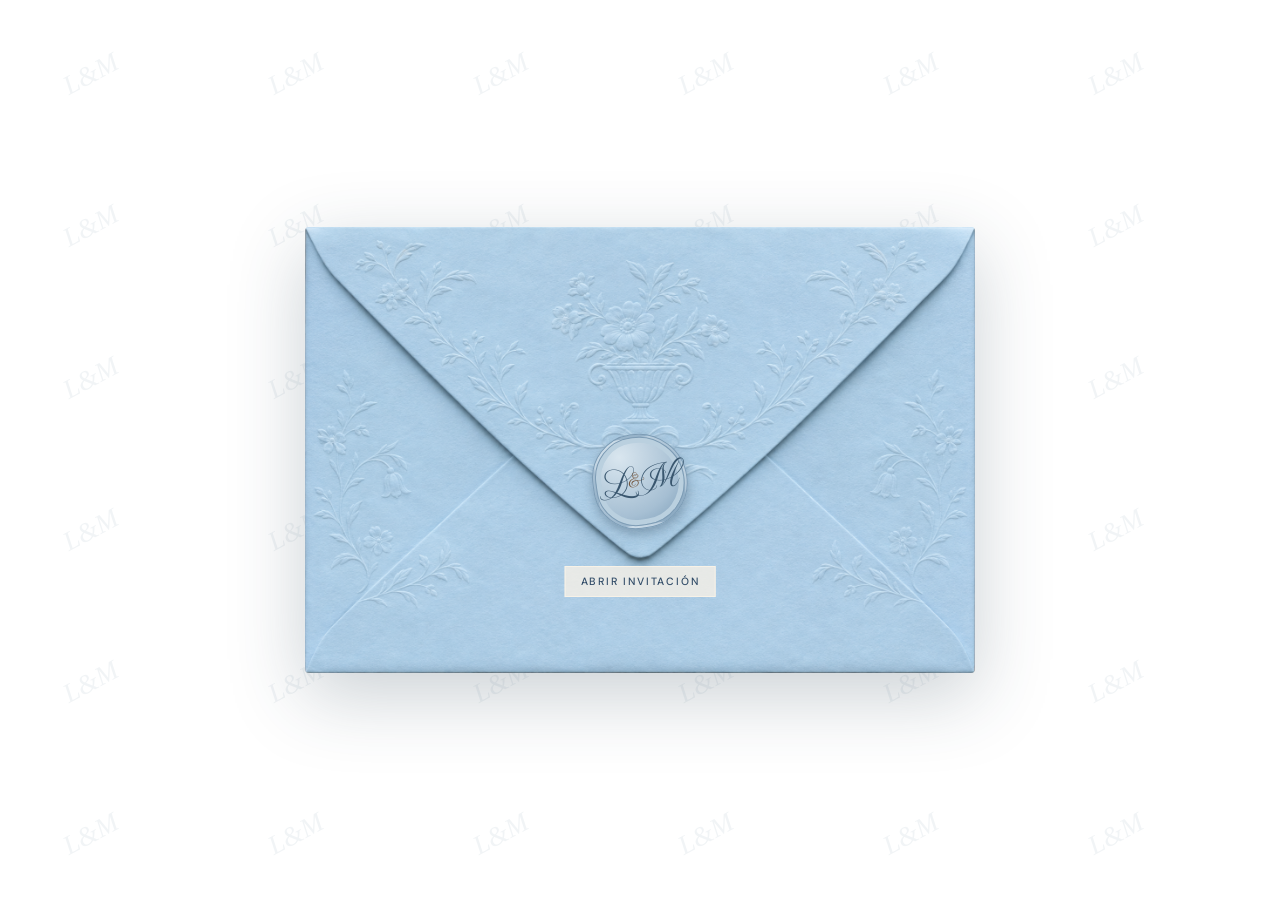
==== index.html @ e97ff47b "Publica la invitación de boda" ====
<!doctype html>
<html lang="es"><head><meta charset="utf-8"><meta name="viewport" content="width=device-width,initial-scale=1"><title>Loris y Mariana · Invitación</title><link href="https://fonts.googleapis.com/css2?family=Mea+Culpa&amp;display=swap" rel="stylesheet"><link rel="stylesheet" href="estilo.css"><link rel="prefetch" href="invitacion.html"></head>
<body class="cover-page">
<main class="envelope" aria-label="Sobre de la invitación">

<a class="opening" href="invitacion.html?musica=1"><span class="seal" aria-hidden="true">L<span class="monogram-amp">&amp;</span>M</span><span class="caption">Abrir invitación</span></a>
</main>
<script>
const opening = document.querySelector('.opening');
const guestLink = new URL(opening.href);
for (const key of ['nombre', 'plazas']) {
  const value = new URLSearchParams(location.search).get(key);
  if (value) guestLink.searchParams.set(key, value);
}
opening.href = guestLink.href;
opening.addEventListener('click', event => {
  if (event.metaKey || event.ctrlKey || event.shiftKey || event.altKey ||
      matchMedia('(prefers-reduced-motion: reduce)').matches) return;
  event.preventDefault();
  if (document.body.classList.contains('opening-now')) return;
  document.body.classList.add('opening-now');
  setTimeout(() => location.href = opening.href, 720);
});
addEventListener('pageshow', () => document.body.classList.remove('opening-now'));
</script>
</body></html>
---- estilo.css ----
@import url('https://fonts.googleapis.com/css2?family=Explora&display=swap');
@import url('https://fonts.googleapis.com/css2?family=Cormorant+Garamond:ital,wght@0,400;0,500;1,400;1,500&family=DM+Sans:wght@400;500&display=swap');
:root { --ink:#344b60; --cream:#f8f2e7; --blue:#dce9f3; --serif:"Cormorant Garamond",Georgia,serif; --sans:"DM Sans",Arial,sans-serif; }
* { box-sizing:border-box; }
html { scroll-behavior:smooth; }
body { margin:0; min-height:100svh; color:var(--ink); background:radial-gradient(ellipse at 50% 22%,#f9f5eb,#deded5); font-family:var(--serif); }
a { color:inherit; text-underline-offset:5px; }
a:focus-visible,summary:focus-visible { outline:2px solid #3e5771; outline-offset:6px; }
.cover-page { display:grid; place-items:center; padding:18px; overflow:hidden; }
.envelope { position:relative; width:min(100%,calc((100svh - 36px)*.667),510px); aspect-ratio:2/3; background:#c0d5e6 url('sobre.png') center/cover; box-shadow:0 22px 75px #2b455540; animation:arrive .8s both; transition:transform .7s cubic-bezier(.35,.04,.28,1),opacity .68s ease; }
.skip { position:absolute; top:18px; right:17px; color:#263e55; background:#f9f5ebc9; padding:9px 11px; font: .6rem var(--sans); letter-spacing:.13em; text-transform:uppercase; text-decoration:none; z-index:1; }
.opening { position:absolute; inset:0; display:block; text-decoration:none; }
.seal { position:absolute; left:50%; top:56%; translate:-50% -50%; width:clamp(64px,19%,106px); aspect-ratio:1; display:grid; place-content:center; grid-auto-flow:column; align-items:center; border:4px double #7d9cb5; border-radius:47% 53% 49% 46%; background:radial-gradient(circle at 30% 20%,#d9e6ef,#a6bfd3 65%,#789ab5); color:#39566e; box-shadow:0 5px 12px #344b6066,inset 0 0 0 5px #bad0df; font-size:clamp(1.4rem,5vw,2.3rem); font-style:italic; rotate:-8deg; transition:scale .3s,opacity .4s,rotate .45s; }
.seal span { font-size:.55em; padding-inline:.06em; }
.opening:hover .seal,.opening:focus-visible .seal { scale:1.08; }
.caption { position:absolute; top:70%; left:50%; translate:-50% 0; white-space:nowrap; background:#f8f2e7c9; border:1px solid #f8f2e7; padding:8px 15px; font:500 .66rem var(--sans); text-transform:uppercase; letter-spacing:.17em; }
.opening-now .envelope { transform:scale(1.17) translateY(6%); opacity:0; }
.opening-now .seal { scale:1.4; rotate:12deg; opacity:0; }
.letter { max-width:590px; margin:auto; background:var(--cream); box-shadow:0 0 55px #253b5024; animation:unfold .9s cubic-bezier(.2,.65,.22,1) both; }
.hero { position:relative; aspect-ratio:2/3; text-align:center; background:var(--cream) url('jardin.png') center/cover; container-type:inline-size; }
.inscription { position:absolute; top:23%; inset-inline:5%; animation:arrive 1s .17s both; }
.crest { margin:0 auto .9em; display:grid; place-content:center; width:2.6em; aspect-ratio:1; border:3px double #7d97ac; border-radius:52% 48% 50% 49%; font-size:clamp(1.2rem,5cqw,2rem); color:#526f89; }
.small { font:500 clamp(.58rem,1.9cqw,.72rem)/1.5 var(--sans); text-transform:uppercase; letter-spacing:.23em; }
h1 { margin:.08em 0 .21em; font-size:clamp(2.55rem,12cqw,4.9rem); font-weight:500; line-height:.95; }
h1 i { font-size:.66em; color:#617f9b; }
.date { display:flex; justify-content:center; align-items:center; gap:1em; font:500 clamp(.57rem,1.75cqw,.74rem) var(--sans); letter-spacing:.13em; text-transform:uppercase; }
.date span { min-width:7em; padding-bottom:.6em; border-bottom:1px solid #8199aa; }
.date time { font:500 clamp(2rem,8cqw,3.1rem)/1 var(--serif); }
.scroll { position:absolute; bottom:3%; left:50%; translate:-50%; display:grid; place-content:center; width:38px; aspect-ratio:1; border-radius:50%; background:#f8f2e7e8; text-decoration:none; }
.panel { position:relative; padding:clamp(45px,12vw,80px) clamp(24px,9vw,70px); text-align:center; border-top:1px solid #7d97ac55; }
.panel::after { content:""; position:absolute; inset:10px; border:1px solid #7895ad55; pointer-events:none; }
.panel h2 { font-size:clamp(2.45rem,8vw,3.7rem); font-weight:500; line-height:.95; margin:.22em 0 .43em; }
.panel p:not(.small,.crest) { font-size:1.26rem; line-height:1.4; }
.blue { background:var(--blue); }
.signature { font-style:italic; }
.schedule { margin:1.8rem auto 0; max-width:285px; font-size:1.23rem; }
.schedule div { display:grid; grid-template-columns:4em 1fr; padding:.65em 0; border-top:1px solid #67849c70; text-align:left; }
.schedule dd { margin:0; }
details { border-top:1px solid #67849c70; padding:13px 0; text-align:left; }
summary { cursor:pointer; font-size:1.22rem; }
@keyframes arrive { from { opacity:0; transform:translateY(12px); } to { opacity:1; transform:none; } }
@keyframes unfold { from { opacity:0; transform:translateY(38px) scale(.97); } to { opacity:1; transform:none; } }
@supports (animation-timeline: view()) {
  .panel > * { animation:arrive linear both; animation-timeline:view(); animation-range:entry 0% cover 25%; }
}
@media (prefers-reduced-motion:reduce) { *,*::before,*::after { animation:none!important; transition:none!important; scroll-behavior:auto!important; } }

.envelope { animation-fill-mode:backwards; perspective:850px; }
.envelope::before { content:""; position:absolute; inset:0; pointer-events:none; background:url('sobre.png') center/cover; clip-path:polygon(0 0,100% 0,100% 23%,50% 57%,0 23%); transform-origin:50% 0; transition:transform .68s cubic-bezier(.4,.05,.22,1),filter .68s; }
.envelope::after { content:""; position:absolute; inset:0; pointer-events:none; z-index:-1; background:url('jardin.png') center/cover; clip-path:polygon(0 0,100% 0,100% 23%,50% 57%,0 23%); opacity:0; transition:opacity .35s; }
.opening-now .envelope::before { transform:rotateX(105deg); filter:brightness(1.08); }
.opening-now .envelope::after { opacity:1; }

.cover-page { background:#fff; padding:clamp(22px,6vw,70px); }
.envelope {
  width:min(100%,calc((100svh - clamp(44px,12vw,140px)) * .667),460px);
  min-width:min(100%,180px);
  border-radius:4px;
}
.envelope::before { border-radius:inherit; }
.story { background:linear-gradient(#f8f2e7,#edf3f8 48%,#f8f2e7); }
.flight { position:relative; width:min(320px,100%); height:115px; margin:0 auto; }
.flight::before {
  content:""; position:absolute; inset:24% 12% 22%;
  border-bottom:1px dashed #8aa6bf; border-radius:50%; transform:rotate(-9deg);
}
.flight img {
  position:absolute; top:0; left:0; width:35%; height:100%; object-fit:contain;
  animation:fly 8s ease-in-out infinite;
}
@keyframes fly {
  0%,100% { transform:translate(18%,20%) rotate(-9deg); }
  48%,55% { transform:translate(168%,-12%) rotate(-11deg); }
}
.panel .places { font:500 .67rem/1.7 var(--sans); text-transform:uppercase; letter-spacing:.16em; }
.companion { background:radial-gradient(ellipse at 50% 52%,#e3edf5,var(--cream) 66%); }
.samoyed { margin:0 auto; width:min(250px,80%); }
.samoyed img {
  display:block; width:100%; height:auto; transform-origin:50% 92%;
  animation:breathe 4.5s ease-in-out infinite;
}
@keyframes breathe {
  0%,100% { transform:scale(1) rotate(-1deg); }
  50% { transform:scale(1.018,1.028) rotate(2deg); }
}

body,.cover-page {
  background:#fff url("data:image/svg+xml,%3Csvg xmlns='http://www.w3.org/2000/svg' width='205' height='152'%3E%3Ctext x='60' y='89' transform='rotate(-28 77 74)' fill='%23617f9b' fill-opacity='.085' font-family='Georgia' font-style='italic' font-size='27'%3EL%26amp;M%3C/text%3E%3C/svg%3E");
}
.envelope { width:min(100%,calc((100svh - 46px) * 1.5),670px); aspect-ratio:3/2; }
.seal { width:clamp(46px,15%,95px); top:57%; }
.caption { top:76%; }
.flight { width:100%; overflow:hidden; --plane-width:clamp(65px,25%,112px); }
.flight img { width:var(--plane-width); left:calc(-1 * var(--plane-width)); animation:flight-pass 2.4s linear infinite; }
@keyframes flight-pass {
  from { left:calc(-1 * var(--plane-width)); transform:translateY(14px) rotate(-6deg); }
  to { left:100%; transform:translateY(-13px) rotate(-6deg); }
}
.gifts .little-dog { position:absolute; right:8%; top:15px; width:clamp(52px,14vw,87px); transform-origin:50% 92%; animation:breathe 4.5s ease-in-out infinite; }
.painting { display:block; width:100%; height:auto; margin:20px auto; mix-blend-mode:multiply; }
#reply { margin:1.5rem auto 0; max-width:370px; text-align:left; }
#reply label { display:block; margin:.75rem 0; font-size:1.14rem; }
#reply input:not([type=radio]), #reply textarea { display:block; width:100%; margin-top:.3rem; padding:.7rem; border:1px solid #7895ad; color:inherit; background:#fffdf8; font:1rem var(--sans); }
#reply fieldset { border:1px solid #7895ad; }
.paper-button { cursor:pointer; padding:.85rem 1.25rem; color:#fff; background:#344b60; border:0; font:500 .8rem var(--sans); }
#reply #reply-status { font-size:.9rem; font-family:var(--sans); }
#player iframe { display:block; border:0; width:100%; height:152px; margin:.8rem 0; }
@media (prefers-reduced-motion:reduce) { .flight img { left:calc(50% - var(--plane-width)/2); } }

.envelope,.envelope::before { background-image:url('sobre-horizontal.png'); }
.envelope::before,.envelope::after { clip-path:polygon(0 0,100% 0,50% 59%); }
.gifts .little-dog { top:37px; right:clamp(12px,9%,54px); animation:peek 5s ease-in-out infinite; }
@keyframes peek {
  0%,100% { transform:translate(2px,3px) rotate(4deg); }
  48% { transform:translate(-5px,-3px) rotate(-7deg) scale(1.025); }
}

:root { --cream:#fbfaf7; --ink:#304b67; }
.hero { background-color:#eaf3fc; background-blend-mode:soft-light; }
.inscription h1 { font-size:clamp(2.45rem,11cqw,4.6rem); }
.letter { background:#fbfaf7; }
.languages { display:flex; flex-wrap:wrap; justify-content:center; gap:.7rem 1.5rem; padding:1rem; border-bottom:1px solid #86a4bc55; }
.languages a { font:.73rem var(--sans); text-decoration:none; }
.languages [aria-current] { text-decoration:underline; }
.panel,.panel.blue,.panel.story {
  background:radial-gradient(ellipse at 2% 0%,#dae9f48c,transparent 51%),
    radial-gradient(ellipse at 100% 98%,#dcecf78c,transparent 56%),
    repeating-linear-gradient(108deg,#637c9405 0 1px,transparent 1px 4px),#fbfaf7;
  border-top:0;
  overflow:hidden;
}
.panel::after { inset:0 13px; border-block:0; }
.panel::before {
  content:""; position:absolute; top:12px; left:16px; width:76px; height:104px;
  background:url('tulipanes.png') center/contain no-repeat; pointer-events:none;
  opacity:.65; transform-origin:50% 85%; animation:sway 7s ease-in-out infinite;
}
.panel:nth-of-type(even)::before { left:auto; right:16px; animation-delay:-3s; }
.panel > :not(.flight,.lorenzo) { position:relative; }
.panel h2 { font-style:italic; }
.panel h3 { font-size:1.9rem; font-weight:500; margin-top:1.4em; }
.panel p.places { font:500 .66rem/1.6 var(--sans); letter-spacing:.15em; }
.album { display:grid; grid-template-columns:repeat(2,minmax(0,1fr)); gap:clamp(9px,3vw,19px); margin:2rem 0 .4rem; }
.album figure { margin:0; padding:6px 6px 13px; background:#fff; box-shadow:0 3px 12px #344b602e; rotate:-2deg; }
.album figure:nth-child(even) { rotate:2deg; }
.album img { display:block; width:100%; aspect-ratio:3/4; object-fit:cover; }
.painting { border-radius:48% 49% 16% 15% / 8% 8% 6% 6%; }
.lorenzo { position:relative; width:108px; height:82px; margin:0 auto .45rem; overflow:hidden; }
.lorenzo img { position:absolute; bottom:-9px; left:9px; width:71px; animation:peek 5s ease-in-out infinite; }
.lorenzo img+img { left:51px; bottom:-4px; width:55px; animation:sway 5s ease-in-out infinite; transform-origin:50% 90%; }
@keyframes sway { 0%,100% { transform:rotate(-4deg); } 50% { transform:rotate(5deg); } }
.music-dock { position:fixed; z-index:5; right:12px; bottom:12px; border:1px solid #86a4bc95; padding:0; border-radius:20px; background:#f8fbff; box-shadow:0 3px 16px #304b6729; }
.music-dock summary { list-style:none; width:44px; height:44px; display:grid; place-items:center; }
.music-dock summary::-webkit-details-marker { display:none; }
.music-dock[open] { width:min(340px,calc(100% - 24px)); padding:0 12px 12px; }
.music-dock a { display:block; font:.74rem var(--sans); }
#player iframe { height:200px; margin:0 0 .6rem; }

.letter {
  background: repeating-linear-gradient(108deg,#637c9404 0 1px,transparent 1px 4px),#faf8f3;
}
.hero {
  background: #faf8f3 url('portada-cerdena.png') center/cover no-repeat;
  mask-image: linear-gradient(#000 0 91%, transparent 100%);
}
.languages {
  position:absolute; z-index:2; inset:12px 0 auto; border:none;
  padding:8px; gap:17px; background:none;
}
.languages a {
  color:#304b67; background:#faf8f3d9; border-radius:12px;
  padding:3px 7px; font-size:.65rem;
}
.panel,.panel.blue,.panel.story { background:transparent; padding-block:clamp(32px,8vw,57px); }
.panel::after { content:none; }
.panel::before { opacity:.43; width:clamp(46px,12%,70px); }
.painting { mask-image:radial-gradient(ellipse at center,#000 47%,transparent 76%); border-radius:0; }
.music-inline { display:flex; justify-content:center; }
#music-toggle:not([hidden]) {
  display:block; margin:0 auto 26px; border:1px solid #8da9bf; color:var(--ink);
  background:transparent; border-radius:20px; padding:8px 16px; cursor:pointer;
}


.hero { background:#faf8f3; isolation:isolate; }
.hero::before {
  content:""; position:absolute; inset:57% 0 0; z-index:-1;
  background:url('portada-cerdena.png') center bottom / 100% auto no-repeat;
  mask-image:linear-gradient(transparent,#000 27%);
}
.panel::before { content:none; }
.inscription h1,.panel h2,.event-pair h3,.signature {
  font-family:"Explora", "Cormorant Garamond", Georgia, serif;
  font-style:normal; font-weight:400;
}
.inscription h1 { font-size:clamp(3rem,13cqw,5.9rem); }
.panel h2 { font-size:clamp(3.2rem,10vw,5rem); }
.event-pair { display:grid; grid-template-columns:repeat(auto-fit,minmax(130px,1fr)); gap:1rem; margin-top:1.6rem; }
.event-pair h3 { margin:0 0 .3rem; font-size:2.35rem; }
.event-pair time { font:500 .8rem var(--sans); }
.event-pair section p { margin:.4rem 0 0; }
.reply-envelope {
  position:relative; isolation:isolate; margin:83px auto 0; padding:1px clamp(12px,5vw,36px) 34px;
  background:linear-gradient(144deg,#afcbe2,#d5e6f3 53%,#a9c6df);
  border-radius:4px; box-shadow:0 10px 22px #304b6729;
}
.reply-envelope::before {
  content:""; position:absolute; z-index:-1; inset:-66px 0 auto; height:68px;
  background:linear-gradient(#b1cbe2,#d9e8f4); clip-path:polygon(0 100%,50% 0,100% 100%);
}
.reply-envelope #reply {
  background:#fffdfa; outline:1px solid #b4c9da; outline-offset:-7px;
  margin:-14px auto 0; padding:clamp(17px,5vw,32px);
  box-shadow:0 2px 9px #304b6729;
}
.music-inline { position:fixed; inset:auto 12px 12px auto; z-index:5; }
#music-toggle:not([hidden]) { margin:0; background:#fffdfa; box-shadow:0 2px 8px #304b6729; }
#music-toggle[aria-pressed="true"] span { font-size:0; }
#music-toggle[aria-pressed="true"] span::after { content:"Ⅱ"; font-size:1rem; }

@font-face { font-family:"Enchanting Script"; src:local("Enchanting Script"),url("enchanting-script.woff2") format("woff2"); font-display:swap; }
.inscription h1,.panel h2,.event-pair h3,.signature { font-family:"Enchanting Script","Andalucia","Cormorant Garamond",Georgia,serif; font-style:italic; }

.inscription h1,.panel h2,.event-pair h3,.signature {
  font-family:"Mea Culpa","Cormorant Garamond",Georgia,serif;
  font-style:normal;
}
#countdown { font-variant-numeric:tabular-nums; }

.crest,.seal,.seal span { font-family:"Mea Culpa","Cormorant Garamond",Georgia,serif; font-style:normal; }
.crest { font-size:clamp(1.45rem,6cqw,2.5rem); }

.reply-envelope .rsvp-card { text-align:center; }
.rsvp-card .paper-button:not([hidden]) { display:inline-block; text-decoration:none; }
.rsvp-card [hidden] { display:none !important; }
#rsvp-guest { font-weight:600; }
#rsvp-capacity:empty { display:none; }

.crest,.seal {
  display:flex;
  justify-content:center;
  align-items:center;
  line-height:1;
  gap:.03em;
}
.crest { width:clamp(48px,12cqw,70px); font-size:clamp(1.15rem,4.8cqw,1.8rem); }
.seal { font-size:clamp(1rem,4.5vw,1.9rem); }
.crest .monogram-amp,.seal .monogram-amp { font-size:.62em; color:#73563e; padding:0; }
.panel .event-date { font-weight:600; margin:.25rem 0 1.5rem; }
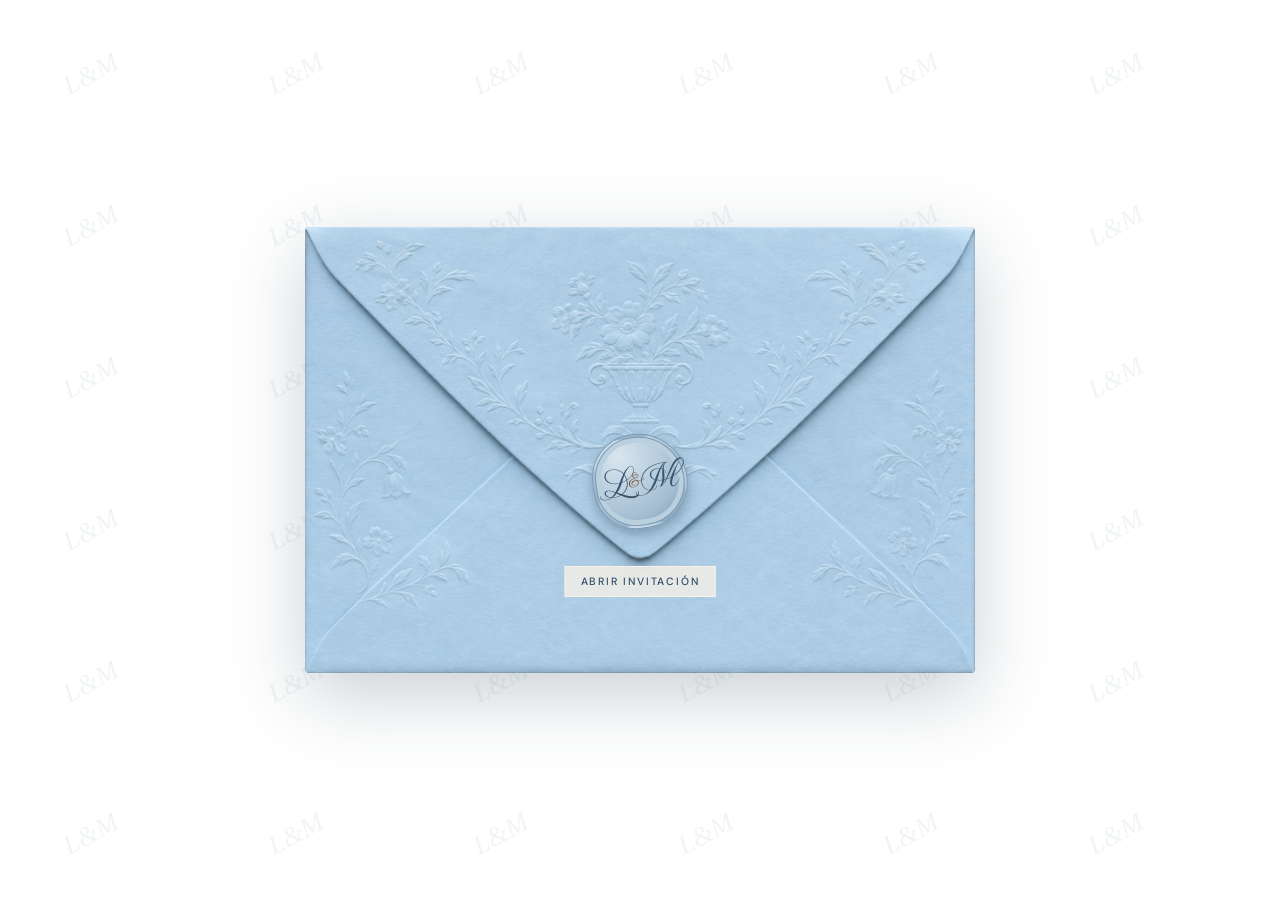
==== commit b79a4d25: "Inicia la música al abrir el sobre y anima las ilustraciones" ====
--- a/index.html
+++ b/index.html
@@ -1,31 +1,30 @@
 <!doctype html>
-<html lang="es"><head><meta charset="utf-8"><meta name="viewport" content="width=device-width,initial-scale=1"><title>Loris y Mariana · Invitación</title><link href="https://fonts.googleapis.com/css2?family=Mea+Culpa&amp;display=swap" rel="stylesheet"><link rel="stylesheet" href="estilo.css"><link rel="prefetch" href="invitacion.html"></head>
-<body class="cover-page">
-<main class="envelope" aria-label="Sobre de la invitación">
+<html lang="es"><head><meta charset="utf-8"><meta name="viewport" content="width=device-width,initial-scale=1"><title>Loris &amp; Mariana</title><link rel="preconnect" href="https://fonts.googleapis.com"><link rel="preconnect" href="https://fonts.gstatic.com" crossorigin><link href="https://fonts.googleapis.com/css2?family=Mea+Culpa&amp;display=swap" rel="stylesheet"><link rel="stylesheet" href="estilo.css"><script src="boda-config.js" defer></script><script src="carta.js" defer></script></head>
+<body class="cover-page"><div class="intro-cover"><div class="envelope" aria-label="Sobre de la invitación">
 
 <a class="opening" href="invitacion.html?musica=1"><span class="seal" aria-hidden="true">L<span class="monogram-amp">&amp;</span>M</span><span class="caption">Abrir invitación</span></a>
-</main>
-<script>
-const opening = document.querySelector('.opening');
-const guestLink = new URL(opening.href);
-for (const key of ['nombre', 'plazas']) {
-  const value = new URLSearchParams(location.search).get(key);
-  if (value) guestLink.searchParams.set(key, value);
-}
-opening.href = guestLink.href;
-opening.addEventListener('click', event => {
-  if (event.metaKey || event.ctrlKey || event.shiftKey || event.altKey ||
-      matchMedia('(prefers-reduced-motion: reduce)').matches) return;
-  event.preventDefault();
-  if (document.body.classList.contains('opening-now')) return;
-  document.body.classList.add('opening-now');
-  setTimeout(() => location.href = opening.href, 720);
-});
-addEventListener('pageshow', () => document.body.classList.remove('opening-now'));
-</script>
-</body></html>
+</div></div><main class="letter" hidden>
+<header class="hero"><nav class="languages" aria-label="ES · DE · IT"><a href="invitacion.html" lang="es" aria-current="page">Español</a><a href="einladung.html" lang="de">Deutsch</a><a href="invito.html" lang="it">Italiano</a></nav><div class="inscription"><p class="crest" aria-hidden="true">L<span class="monogram-amp">&amp;</span>M</p><p class="small">La boda de</p><h1>Loris <i>&amp;</i> Mariana</h1><div class="date"><span>Agosto</span><time datetime="2027-08-31">31</time><span>2027</span></div><p class="small">Cerdeña, Italia</p></div><a class="scroll" href="#carta" aria-label="Abrir invitación">↓</a></header>
+<section class="panel opening-letter" id="carta"><h2>Querida familia y amigos,</h2><p>Nos encantaría celebrar este día contigo.</p><p class="signature">Loris &amp; Mariana</p></section>
+<section class="panel story"><h2>Cuatro países, una historia</h2><p class="places">Venezuela · Colombia · Italia · Alemania</p><div class="flight" aria-hidden="true"><img src="avion.png" alt=""></div><p class="small">Texto de muestra</p><p>En esta versión de su historia, Loris y Mariana se conocieron en una cena que se alargó hasta que apagaron las luces. La primera conversación saltó de las recetas de casa a los lugares que querían visitar. Antes de despedirse ya habían quedado para volver a verse.</p><p>Con el tiempo, las raíces en Venezuela, Colombia, Italia y Alemania se hicieron presentes en las sobremesas, en las palabras que se prestaban y en los viajes para conocer a sus familias. Ahora imaginan una mesa en Cerdeña, con el mar cerca y todas esas voces conversando a la vez.</p><div class="album"><figure><img loading="lazy" src="pareja-1.jpeg" alt="Loris &amp; Mariana"></figure><figure><img loading="lazy" src="pareja-2.jpeg" alt="Loris &amp; Mariana"></figure><figure><img loading="lazy" src="pareja-3.jpeg" alt="Loris &amp; Mariana"></figure><figure><img loading="lazy" src="pareja-4.jpeg" alt="Detalle del anillo"></figure></div></section>
+<section class="panel"><h2>Día y lugar</h2><p class="event-date"><time datetime="2027-08-31">31 de agosto de 2027</time></p><p class="count-heading">Faltan</p><p id="countdown" data-units="días|horas|min|seg" data-ended="¡Llegó el día!"></p><div class="event-pair"><section><h3>Ceremonia</h3><time datetime="17:30">17:30</time><p>Lugar por confirmar</p></section><section><h3>Recepción</h3><time datetime="19:00">19:00</time><p>Lugar por confirmar</p></section></div></section>
+<section class="panel"><h2>Dress Code</h2><p class="small">Cóctel</p><img class="painting" loading="lazy" src="coctel.png" alt="Cóctel"><p>Vestido midi o traje. Nos encantará ver un toque de color.</p></section>
+<section class="panel"><h2>¿Qué hacer en Cerdeña?</h2><img class="painting" loading="lazy" src="cerdena.png" alt="Castelsardo"><details><summary>Alghero</summary><p>Pasea por el casco antiguo y las murallas de Alghero.</p></details><details><summary>Castelsardo</summary><p>Sube al castillo de los Doria y baja a la playa de Lu Bagnu.</p></details><details><summary>La Maddalena</summary><p>Dedica un día al archipiélago. Consulta el ferry desde Palau antes de salir.</p></details><p>Mira los tiempos de traslado antes de reservar alojamiento y lleva algo de abrigo para la noche.</p></section>
+<section class="panel gifts"><div class="lorenzo"><img src="samoyedo.png" alt="Lorenzo"><img src="tulipanes.png" alt=""></div><h2>Regalos</h2><p>Tu presencia es nuestro mejor regalo. Si quieres traer un detalle, que quepa en una maleta.</p></section>
+<section class="panel" id="rsvp"><h2>¿Nos acompañas?</h2><p class="small">Confirma hasta el 31 de diciembre de 2026</p><div class="reply-envelope"><div id="reply" class="rsvp-card"><p id="rsvp-guest" hidden></p><p id="rsvp-capacity" data-single="Invitación para una persona" data-double="Invitación para dos personas"></p><a class="paper-button" id="rsvp-link" hidden>Confirmar asistencia en Google Forms</a><p id="reply-status">El formulario estará disponible cuando se conecte con Google.</p></div></div></section>
+<footer class="panel"><p class="signature">Loris &amp; Mariana</p><a href="index.html">Volver al sobre</a></footer>
+<aside class="music-inline" id="music">
+  <button type="button" id="music-toggle" aria-pressed="false" aria-label="Música" hidden><span aria-hidden="true">♫</span> Sarà perché ti amo</button>
+  <audio id="soundtrack" preload="none"></audio>
+</aside></main></body></html>
 
 
 
 
 
+
+
+
+
+
+
--- a/estilo.css
+++ b/estilo.css
@@ -41,7 +41,7 @@
 @keyframes arrive { from { opacity:0; transform:translateY(12px); } to { opacity:1; transform:none; } }
 @keyframes unfold { from { opacity:0; transform:translateY(38px) scale(.97); } to { opacity:1; transform:none; } }
 @supports (animation-timeline: view()) {
-  .panel > * { animation:arrive linear both; animation-timeline:view(); animation-range:entry 0% cover 25%; }
+  .panel > :not(.flight,.lorenzo) { animation:arrive linear both; animation-timeline:view(); animation-range:entry 0% cover 25%; }
 }
 @media (prefers-reduced-motion:reduce) { *,*::before,*::after { animation:none!important; transition:none!important; scroll-behavior:auto!important; } }
 
@@ -247,3 +247,20 @@
 .seal { font-size:clamp(1rem,4.5vw,1.9rem); }
 .crest .monogram-amp,.seal .monogram-amp { font-size:.62em; color:#73563e; padding:0; }
 .panel .event-date { font-weight:600; margin:.25rem 0 1.5rem; }
+
+.intro-cover[hidden],.letter[hidden] { display:none; }
+.lorenzo img:first-child { transform-origin:50% 90%; animation:lorenzo-nudge 2.8s ease-in-out infinite; }
+@keyframes lorenzo-nudge {
+  0%,100% { transform:translate(2px,3px) rotate(5deg); }
+  47% { transform:translate(-8px,-7px) rotate(-11deg) scale(1.04); }
+}
+.flight img { left:0; animation:fly-across 2.8s linear infinite; }
+@keyframes fly-across {
+  from { left:0; transform:translate(-100%,12px) rotate(-6deg); }
+  to { left:100%; transform:translate(0,-12px) rotate(-6deg); }
+}
+@media (prefers-reduced-motion:reduce) {
+  .flight img { left:calc(50% - var(--plane-width)/2); }
+}
+
+.intro-cover { width:100%; display:grid; justify-items:center; }
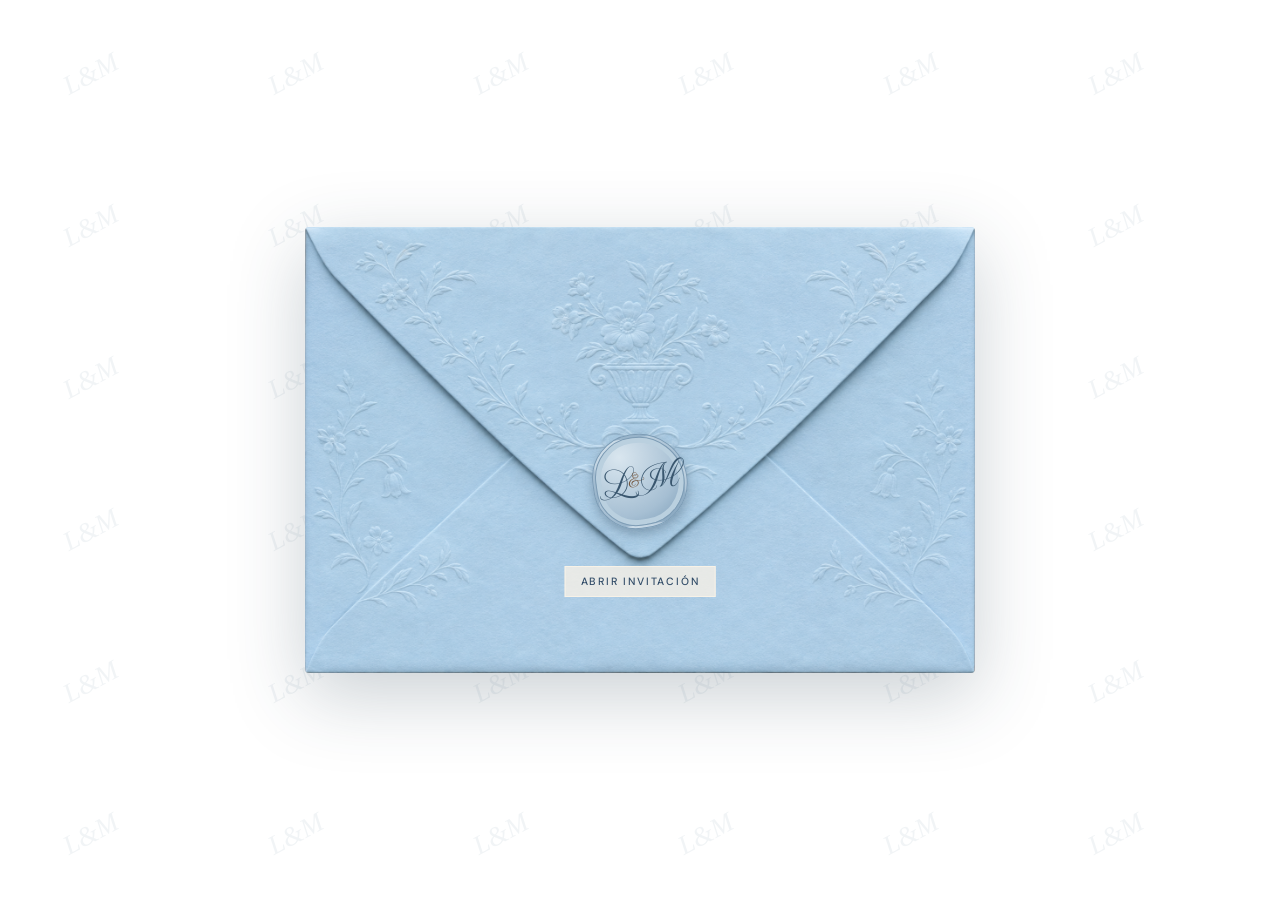
==== commit 6c7d2ba0: "Muestra el control de música debajo de la portada" ====
--- a/index.html
+++ b/index.html
@@ -1,10 +1,13 @@
 <!doctype html>
-<html lang="es"><head><meta charset="utf-8"><meta name="viewport" content="width=device-width,initial-scale=1"><title>Loris &amp; Mariana</title><link rel="preconnect" href="https://fonts.googleapis.com"><link rel="preconnect" href="https://fonts.gstatic.com" crossorigin><link href="https://fonts.googleapis.com/css2?family=Mea+Culpa&amp;display=swap" rel="stylesheet"><link rel="stylesheet" href="estilo.css"><script src="boda-config.js" defer></script><script src="carta.js" defer></script></head>
+<html lang="es"><head><meta charset="utf-8"><meta name="viewport" content="width=device-width,initial-scale=1"><title>Loris &amp; Mariana</title><link rel="preconnect" href="https://fonts.googleapis.com"><link rel="preconnect" href="https://fonts.gstatic.com" crossorigin><link href="https://fonts.googleapis.com/css2?family=Mea+Culpa&amp;display=swap" rel="stylesheet"><link rel="stylesheet" href="estilo.css?v=audio-2"><script src="boda-config.js" defer></script><script src="carta.js?v=audio-2" defer></script></head>
 <body class="cover-page"><div class="intro-cover"><div class="envelope" aria-label="Sobre de la invitación">
 
 <a class="opening" href="invitacion.html?musica=1"><span class="seal" aria-hidden="true">L<span class="monogram-amp">&amp;</span>M</span><span class="caption">Abrir invitación</span></a>
 </div></div><main class="letter" hidden>
-<header class="hero"><nav class="languages" aria-label="ES · DE · IT"><a href="invitacion.html" lang="es" aria-current="page">Español</a><a href="einladung.html" lang="de">Deutsch</a><a href="invito.html" lang="it">Italiano</a></nav><div class="inscription"><p class="crest" aria-hidden="true">L<span class="monogram-amp">&amp;</span>M</p><p class="small">La boda de</p><h1>Loris <i>&amp;</i> Mariana</h1><div class="date"><span>Agosto</span><time datetime="2027-08-31">31</time><span>2027</span></div><p class="small">Cerdeña, Italia</p></div><a class="scroll" href="#carta" aria-label="Abrir invitación">↓</a></header>
+<header class="hero"><nav class="languages" aria-label="ES · DE · IT"><a href="invitacion.html" lang="es" aria-current="page">Español</a><a href="einladung.html" lang="de">Deutsch</a><a href="invito.html" lang="it">Italiano</a></nav><div class="inscription"><p class="crest" aria-hidden="true">L<span class="monogram-amp">&amp;</span>M</p><p class="small">La boda de</p><h1>Loris <i>&amp;</i> Mariana</h1><div class="date"><span>Agosto</span><time datetime="2027-08-31">31</time><span>2027</span></div><p class="small">Cerdeña, Italia</p></div><a class="scroll" href="#carta" aria-label="Abrir invitación">↓</a></header><aside class="music-inline" id="music">
+  <button type="button" id="music-toggle" aria-pressed="false" hidden><span aria-hidden="true">♫</span> <span class="music-action" data-play="Escuchar" data-pause="Pausar">Escuchar</span> · Sarà perché ti amo</button>
+  <audio id="soundtrack" preload="none"></audio>
+</aside>
 <section class="panel opening-letter" id="carta"><h2>Querida familia y amigos,</h2><p>Nos encantaría celebrar este día contigo.</p><p class="signature">Loris &amp; Mariana</p></section>
 <section class="panel story"><h2>Cuatro países, una historia</h2><p class="places">Venezuela · Colombia · Italia · Alemania</p><div class="flight" aria-hidden="true"><img src="avion.png" alt=""></div><p class="small">Texto de muestra</p><p>En esta versión de su historia, Loris y Mariana se conocieron en una cena que se alargó hasta que apagaron las luces. La primera conversación saltó de las recetas de casa a los lugares que querían visitar. Antes de despedirse ya habían quedado para volver a verse.</p><p>Con el tiempo, las raíces en Venezuela, Colombia, Italia y Alemania se hicieron presentes en las sobremesas, en las palabras que se prestaban y en los viajes para conocer a sus familias. Ahora imaginan una mesa en Cerdeña, con el mar cerca y todas esas voces conversando a la vez.</p><div class="album"><figure><img loading="lazy" src="pareja-1.jpeg" alt="Loris &amp; Mariana"></figure><figure><img loading="lazy" src="pareja-2.jpeg" alt="Loris &amp; Mariana"></figure><figure><img loading="lazy" src="pareja-3.jpeg" alt="Loris &amp; Mariana"></figure><figure><img loading="lazy" src="pareja-4.jpeg" alt="Detalle del anillo"></figure></div></section>
 <section class="panel"><h2>Día y lugar</h2><p class="event-date"><time datetime="2027-08-31">31 de agosto de 2027</time></p><p class="count-heading">Faltan</p><p id="countdown" data-units="días|horas|min|seg" data-ended="¡Llegó el día!"></p><div class="event-pair"><section><h3>Ceremonia</h3><time datetime="17:30">17:30</time><p>Lugar por confirmar</p></section><section><h3>Recepción</h3><time datetime="19:00">19:00</time><p>Lugar por confirmar</p></section></div></section>
@@ -13,10 +16,7 @@
 <section class="panel gifts"><div class="lorenzo"><img src="samoyedo.png" alt="Lorenzo"><img src="tulipanes.png" alt=""></div><h2>Regalos</h2><p>Tu presencia es nuestro mejor regalo. Si quieres traer un detalle, que quepa en una maleta.</p></section>
 <section class="panel" id="rsvp"><h2>¿Nos acompañas?</h2><p class="small">Confirma hasta el 31 de diciembre de 2026</p><div class="reply-envelope"><div id="reply" class="rsvp-card"><p id="rsvp-guest" hidden></p><p id="rsvp-capacity" data-single="Invitación para una persona" data-double="Invitación para dos personas"></p><a class="paper-button" id="rsvp-link" hidden>Confirmar asistencia en Google Forms</a><p id="reply-status">El formulario estará disponible cuando se conecte con Google.</p></div></div></section>
 <footer class="panel"><p class="signature">Loris &amp; Mariana</p><a href="index.html">Volver al sobre</a></footer>
-<aside class="music-inline" id="music">
-  <button type="button" id="music-toggle" aria-pressed="false" aria-label="Música" hidden><span aria-hidden="true">♫</span> Sarà perché ti amo</button>
-  <audio id="soundtrack" preload="none"></audio>
-</aside></main></body></html>
+</main></body></html>
 
 
 
@@ -28,3 +28,4 @@
 
 
 
+
--- a/estilo.css
+++ b/estilo.css
@@ -264,3 +264,7 @@
 }
 
 .intro-cover { width:100%; display:grid; justify-items:center; }
+
+.music-inline { position:relative; inset:auto; padding:16px 12px 4px; }
+#music-toggle[aria-pressed="true"] .music-action { font-size:inherit; }
+#music-toggle[aria-pressed="true"] .music-action::after { content:none; }
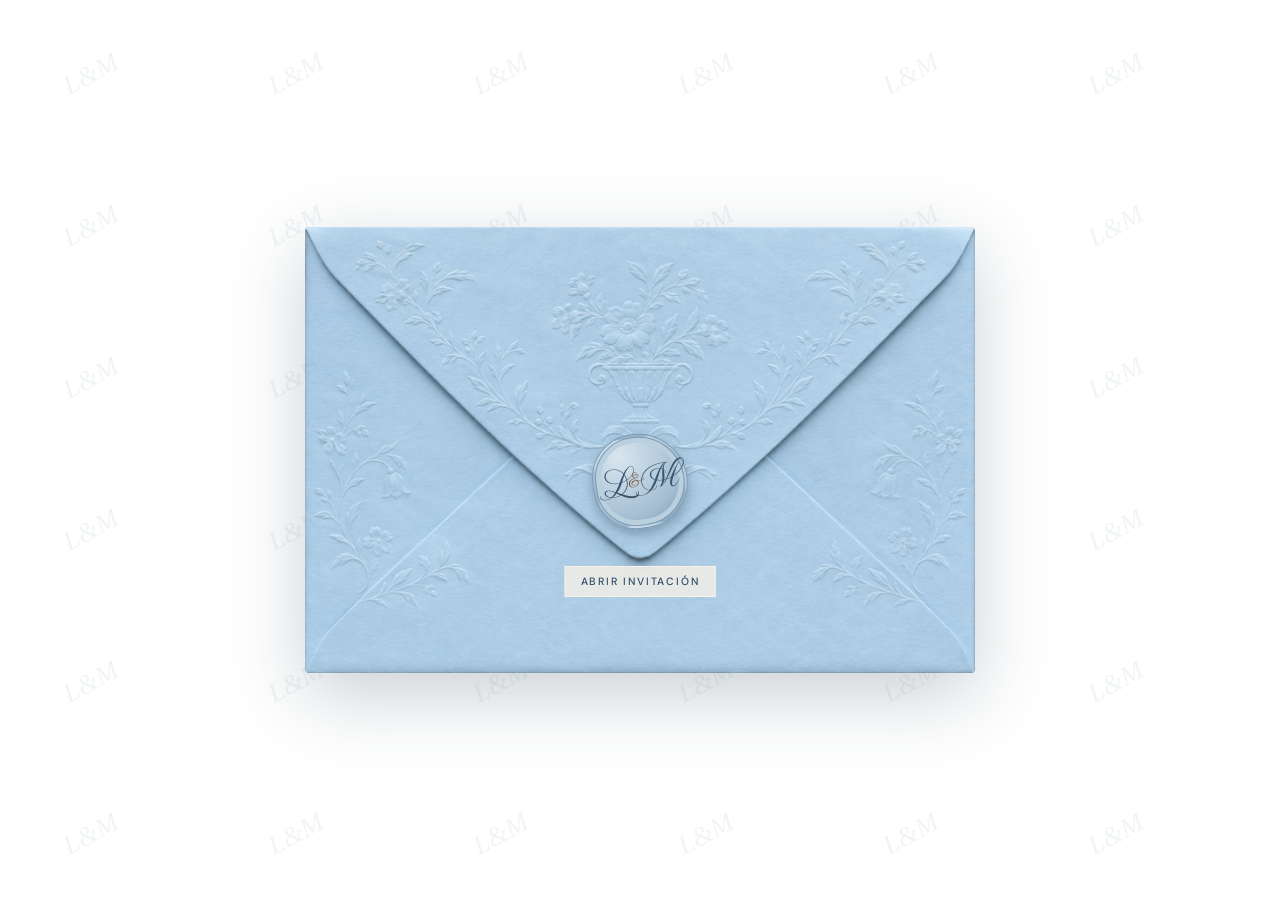
==== commit 424ab16c: "Corrige el ciclo de Lorenzo y el vuelo de ida y vuelta" ====
--- a/index.html
+++ b/index.html
@@ -1,5 +1,5 @@
-<!doctype html>
-<html lang="es"><head><meta charset="utf-8"><meta name="viewport" content="width=device-width,initial-scale=1"><title>Loris &amp; Mariana</title><link rel="preconnect" href="https://fonts.googleapis.com"><link rel="preconnect" href="https://fonts.gstatic.com" crossorigin><link href="https://fonts.googleapis.com/css2?family=Mea+Culpa&amp;display=swap" rel="stylesheet"><link rel="stylesheet" href="estilo.css?v=audio-2"><script src="boda-config.js" defer></script><script src="carta.js?v=audio-2" defer></script></head>
+﻿<!doctype html>
+<html lang="es"><head><meta charset="utf-8"><meta name="viewport" content="width=device-width,initial-scale=1"><title>Loris &amp; Mariana</title><link rel="preconnect" href="https://fonts.googleapis.com"><link rel="preconnect" href="https://fonts.gstatic.com" crossorigin><link href="https://fonts.googleapis.com/css2?family=Mea+Culpa&amp;display=swap" rel="stylesheet"><link rel="stylesheet" href="estilo.css?v=motion-4"><script src="boda-config.js" defer></script><script src="carta.js?v=motion-4" defer></script></head>
 <body class="cover-page"><div class="intro-cover"><div class="envelope" aria-label="Sobre de la invitación">
 
 <a class="opening" href="invitacion.html?musica=1"><span class="seal" aria-hidden="true">L<span class="monogram-amp">&amp;</span>M</span><span class="caption">Abrir invitación</span></a>
@@ -8,12 +8,12 @@
   <button type="button" id="music-toggle" aria-pressed="false" hidden><span aria-hidden="true">♫</span> <span class="music-action" data-play="Escuchar" data-pause="Pausar">Escuchar</span> · Sarà perché ti amo</button>
   <audio id="soundtrack" preload="none"></audio>
 </aside>
-<section class="panel opening-letter" id="carta"><h2>Querida familia y amigos,</h2><p>Nos encantaría celebrar este día contigo.</p><p class="signature">Loris &amp; Mariana</p></section>
+<section class="panel opening-letter" id="carta"><h2>Querida familia y amigos,</h2><p>Nos encantaría celebrar este día con ustedes.</p><p class="signature">Loris &amp; Mariana</p></section>
 <section class="panel story"><h2>Cuatro países, una historia</h2><p class="places">Venezuela · Colombia · Italia · Alemania</p><div class="flight" aria-hidden="true"><img src="avion.png" alt=""></div><p class="small">Texto de muestra</p><p>En esta versión de su historia, Loris y Mariana se conocieron en una cena que se alargó hasta que apagaron las luces. La primera conversación saltó de las recetas de casa a los lugares que querían visitar. Antes de despedirse ya habían quedado para volver a verse.</p><p>Con el tiempo, las raíces en Venezuela, Colombia, Italia y Alemania se hicieron presentes en las sobremesas, en las palabras que se prestaban y en los viajes para conocer a sus familias. Ahora imaginan una mesa en Cerdeña, con el mar cerca y todas esas voces conversando a la vez.</p><div class="album"><figure><img loading="lazy" src="pareja-1.jpeg" alt="Loris &amp; Mariana"></figure><figure><img loading="lazy" src="pareja-2.jpeg" alt="Loris &amp; Mariana"></figure><figure><img loading="lazy" src="pareja-3.jpeg" alt="Loris &amp; Mariana"></figure><figure><img loading="lazy" src="pareja-4.jpeg" alt="Detalle del anillo"></figure></div></section>
 <section class="panel"><h2>Día y lugar</h2><p class="event-date"><time datetime="2027-08-31">31 de agosto de 2027</time></p><p class="count-heading">Faltan</p><p id="countdown" data-units="días|horas|min|seg" data-ended="¡Llegó el día!"></p><div class="event-pair"><section><h3>Ceremonia</h3><time datetime="17:30">17:30</time><p>Lugar por confirmar</p></section><section><h3>Recepción</h3><time datetime="19:00">19:00</time><p>Lugar por confirmar</p></section></div></section>
-<section class="panel"><h2>Dress Code</h2><p class="small">Cóctel</p><img class="painting" loading="lazy" src="coctel.png" alt="Cóctel"><p>Vestido midi o traje. Nos encantará ver un toque de color.</p></section>
+<section class="panel"><h2>Dress Code</h2><p class="small">Cóctel</p><img class="painting" loading="lazy" src="coctel-amarillo.png" alt="Vestido amarillo y traje gris carbón"><p>Para la armonía estética de nuestra celebración, les agradeceríamos evitar el color azul en su vestuario.</p></section>
 <section class="panel"><h2>¿Qué hacer en Cerdeña?</h2><img class="painting" loading="lazy" src="cerdena.png" alt="Castelsardo"><details><summary>Alghero</summary><p>Pasea por el casco antiguo y las murallas de Alghero.</p></details><details><summary>Castelsardo</summary><p>Sube al castillo de los Doria y baja a la playa de Lu Bagnu.</p></details><details><summary>La Maddalena</summary><p>Dedica un día al archipiélago. Consulta el ferry desde Palau antes de salir.</p></details><p>Mira los tiempos de traslado antes de reservar alojamiento y lleva algo de abrigo para la noche.</p></section>
-<section class="panel gifts"><div class="lorenzo"><img src="samoyedo.png" alt="Lorenzo"><img src="tulipanes.png" alt=""></div><h2>Regalos</h2><p>Tu presencia es nuestro mejor regalo. Si quieres traer un detalle, que quepa en una maleta.</p></section>
+<section class="panel gifts"><div class="lorenzo" role="img" aria-label="Lorenzo"><div class="lorenzo-poses" aria-hidden="true"><img class="dog-pose pose-1" src="lorenzo-1.png" alt=""><img class="dog-pose pose-2" src="lorenzo-2.png" alt=""><img class="dog-pose pose-3" src="lorenzo-3.png" alt=""></div><img class="lorenzo-tulips" src="tulipanes.png" alt="" aria-hidden="true"></div><h2>Regalos</h2><p>Tu presencia es nuestro mejor regalo. Si quieres traer un detalle, que quepa en una maleta.</p></section>
 <section class="panel" id="rsvp"><h2>¿Nos acompañas?</h2><p class="small">Confirma hasta el 31 de diciembre de 2026</p><div class="reply-envelope"><div id="reply" class="rsvp-card"><p id="rsvp-guest" hidden></p><p id="rsvp-capacity" data-single="Invitación para una persona" data-double="Invitación para dos personas"></p><a class="paper-button" id="rsvp-link" hidden>Confirmar asistencia en Google Forms</a><p id="reply-status">El formulario estará disponible cuando se conecte con Google.</p></div></div></section>
 <footer class="panel"><p class="signature">Loris &amp; Mariana</p><a href="index.html">Volver al sobre</a></footer>
 </main></body></html>
@@ -29,3 +29,5 @@
 
 
 
+
+
--- a/estilo.css
+++ b/estilo.css
@@ -1,4 +1,4 @@
-@import url('https://fonts.googleapis.com/css2?family=Explora&display=swap');
+﻿@import url('https://fonts.googleapis.com/css2?family=Explora&display=swap');
 @import url('https://fonts.googleapis.com/css2?family=Cormorant+Garamond:ital,wght@0,400;0,500;1,400;1,500&family=DM+Sans:wght@400;500&display=swap');
 :root { --ink:#344b60; --cream:#f8f2e7; --blue:#dce9f3; --serif:"Cormorant Garamond",Georgia,serif; --sans:"DM Sans",Arial,sans-serif; }
 * { box-sizing:border-box; }
@@ -268,3 +268,52 @@
 .music-inline { position:relative; inset:auto; padding:16px 12px 4px; }
 #music-toggle[aria-pressed="true"] .music-action { font-size:inherit; }
 #music-toggle[aria-pressed="true"] .music-action::after { content:none; }
+
+.lorenzo { width:138px; height:119px; overflow:visible; }
+.lorenzo-poses { position:absolute; inset:0 20px 0 0; }
+.lorenzo .dog-pose {
+  position:absolute; inset:0; width:100%; height:100%; object-fit:contain;
+  transform-origin:50% 88%; animation-delay:0s; opacity:0;
+}
+.lorenzo .pose-1 {
+  opacity:1;
+  animation:lorenzo-neutral 7s steps(1,end) infinite, lorenzo-breath .9s ease-in-out infinite;
+}
+.lorenzo .pose-2 { animation:lorenzo-tongue 7s steps(1,end) infinite; }
+.lorenzo .pose-3 { animation:lorenzo-curious 7s steps(1,end) infinite; }
+.lorenzo .lorenzo-tulips {
+  left:auto; right:0; bottom:0; width:43px; animation:sway 7s ease-in-out infinite;
+}
+@keyframes lorenzo-neutral {
+  0% { opacity:1; }
+  42.857142857% { opacity:0; }
+  100% { opacity:1; }
+}
+@keyframes lorenzo-tongue {
+  0% { opacity:0; }
+  42.857142857% { opacity:1; }
+  71.428571429% { opacity:0; }
+  100% { opacity:0; }
+}
+@keyframes lorenzo-curious {
+  0% { opacity:0; }
+  71.428571429% { opacity:1; }
+  100% { opacity:0; }
+}
+@keyframes lorenzo-breath {
+  0%,100% { transform:scale(1); }
+  50% { transform:scale(1.012,1.025) translateY(-1px); }
+}
+.flight img { animation:flight-return 9s linear infinite; }
+@keyframes flight-return {
+  0% { left:0; transform:translate(0,7px) scaleX(1) rotate(-4deg); }
+  44% { left:calc(100% - var(--plane-width)); transform:translate(0,-7px) scaleX(1) rotate(-4deg); }
+  50% { left:calc(100% - var(--plane-width)); transform:translate(0,-7px) scaleX(-1) rotate(-4deg); }
+  94% { left:0; transform:translate(0,7px) scaleX(-1) rotate(-4deg); }
+  100% { left:0; transform:translate(0,7px) scaleX(1) rotate(-4deg); }
+}
+@media (prefers-reduced-motion:reduce) {
+  .lorenzo .dog-pose { opacity:0; transform:none; }
+  .lorenzo .pose-1 { opacity:1; }
+  .flight img { left:calc(50% - var(--plane-width)/2); transform:none; }
+}
